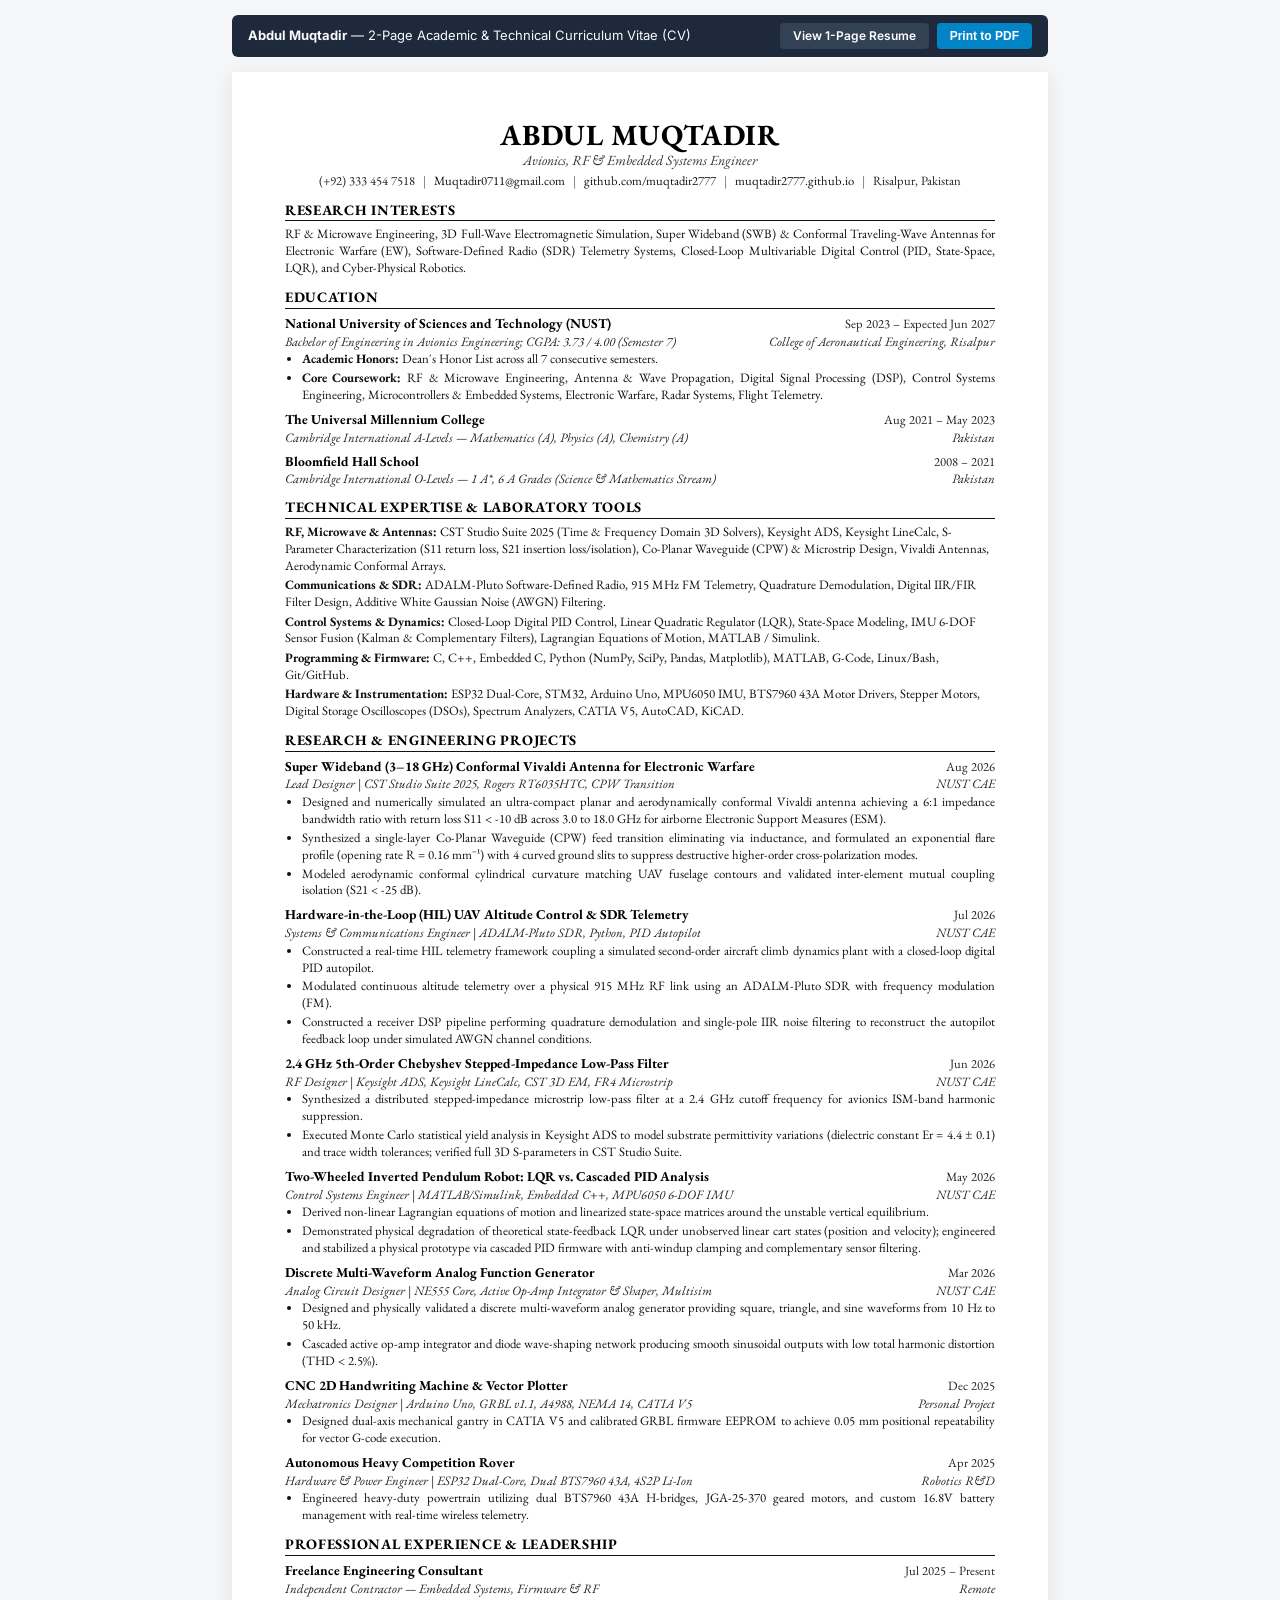
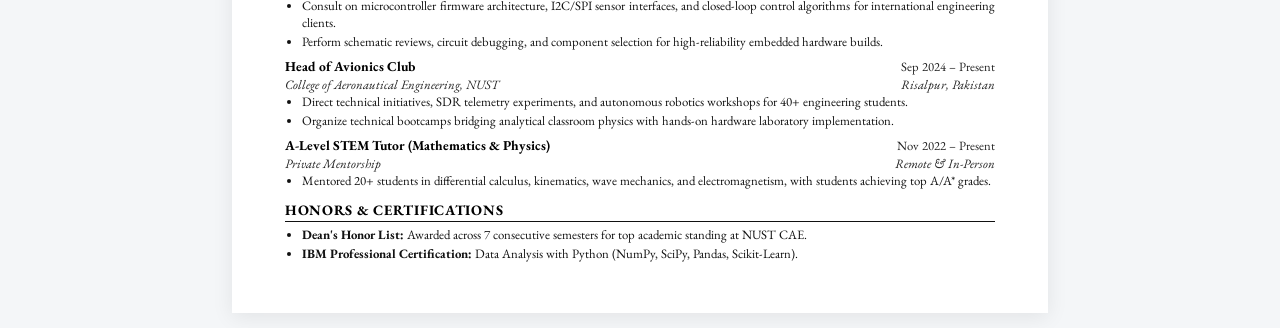
==== resume/Abdul_Muqtadir_CV.html @ deb27258 "Differentiate 1-page Resume vs 2-page CV and format natural engineering notation" ====
<!DOCTYPE html>
<html lang="en">
<head>
  <meta charset="UTF-8">
  <meta name="viewport" content="width=device-width, initial-scale=1.0">
  <title>Abdul Muqtadir - Curriculum Vitae</title>
  <link rel="preconnect" href="https://fonts.googleapis.com">
  <link rel="preconnect" href="https://fonts.gstatic.com" crossorigin>
  <link href="https://fonts.googleapis.com/css2?family=EB+Garamond:ital,wght@0,400;0,500;0,600;0,700;1,400;1,600&family=Inter:wght@400;500;600;700&display=swap" rel="stylesheet">
  <style>
    /* ==========================================================================
       2-PAGE ACADEMIC & TECHNICAL CURRICULUM VITAE (CV)
       Comprehensive research, engineering, and academic credential format.
       ========================================================================== */

    * {
      box-sizing: border-box;
      margin: 0;
      padding: 0;
    }

    @page {
      size: letter;
      margin: 0.45in 0.5in;
    }

    body {
      font-family: 'EB Garamond', 'Times New Roman', Times, serif;
      font-size: 10pt;
      line-height: 1.33;
      color: #111111;
      background-color: #f4f6f8;
      -webkit-font-smoothing: antialiased;
    }

    .cv-wrapper {
      max-width: 8.5in;
      margin: 15px auto;
      background: #ffffff;
      padding: 0.5in 0.55in;
      box-shadow: 0 4px 20px rgba(0, 0, 0, 0.08);
    }

    .screen-toolbar {
      max-width: 8.5in;
      margin: 15px auto 0;
      padding: 8px 16px;
      background: #1e293b;
      color: #f8fafc;
      border-radius: 6px;
      display: flex;
      justify-content: space-between;
      align-items: center;
      font-family: 'Inter', sans-serif;
      font-size: 13px;
    }

    .toolbar-btn {
      background: #0284c7;
      color: #ffffff;
      border: none;
      padding: 5px 13px;
      border-radius: 4px;
      font-size: 12px;
      font-weight: 600;
      cursor: pointer;
      text-decoration: none;
      display: inline-flex;
      align-items: center;
      gap: 6px;
    }

    .toolbar-btn:hover {
      background: #0369a1;
    }

    /* Header */
    .header {
      text-align: center;
      margin-bottom: 10px;
    }

    .name {
      font-size: 22pt;
      font-weight: 700;
      letter-spacing: 0.02em;
      text-transform: uppercase;
      color: #000000;
      margin-bottom: 2px;
      line-height: 1;
    }

    .title-line {
      font-size: 10.5pt;
      font-style: italic;
      color: #333333;
      margin-bottom: 3px;
    }

    .contact-line {
      font-size: 9.5pt;
      color: #222222;
      display: flex;
      justify-content: center;
      flex-wrap: wrap;
      gap: 8px;
    }

    .contact-line a {
      color: #111111;
      text-decoration: none;
    }

    .contact-line a:hover {
      text-decoration: underline;
    }

    .separator {
      color: #666666;
    }

    /* Section Headings */
    .section-title {
      font-size: 10.8pt;
      font-weight: 700;
      text-transform: uppercase;
      letter-spacing: 0.05em;
      color: #000000;
      border-bottom: 0.85pt solid #111111;
      padding-bottom: 1.5px;
      margin-top: 10px;
      margin-bottom: 5px;
    }

    /* Item Blocks */
    .item {
      margin-bottom: 6px;
      break-inside: avoid;
    }

    .item-header {
      display: flex;
      justify-content: space-between;
      align-items: baseline;
    }

    .item-title {
      font-weight: 700;
      font-size: 10.2pt;
      color: #000000;
    }

    .item-date {
      font-weight: 400;
      font-size: 9.5pt;
      text-align: right;
      color: #222222;
    }

    .item-subtitle-row {
      display: flex;
      justify-content: space-between;
      align-items: baseline;
      font-style: italic;
      font-size: 9.6pt;
      color: #222222;
      margin-bottom: 1.5px;
    }

    .item-location {
      font-style: italic;
      text-align: right;
    }

    /* Bullet Points */
    ul.bullets {
      list-style-type: disc;
      margin-left: 17px;
      margin-top: 1.5px;
    }

    ul.bullets li {
      font-size: 9.6pt;
      line-height: 1.32;
      margin-bottom: 2px;
      text-align: justify;
    }

    /* Skills block */
    .skills-category {
      margin-bottom: 2.5px;
      font-size: 9.6pt;
      line-height: 1.32;
    }

    .skills-label {
      font-weight: 700;
    }

    /* Page Break Marker */
    .page-break {
      page-break-before: always;
      break-before: page;
    }

    @media print {
      body {
        background: #ffffff;
        color: #000000;
      }

      .screen-toolbar {
        display: none !important;
      }

      .cv-wrapper {
        margin: 0;
        padding: 0;
        max-width: 100%;
        box-shadow: none;
      }

      a {
        color: #000000;
        text-decoration: none;
      }
    }
  </style>
</head>
<body>

  <div class="screen-toolbar">
    <div>
      <strong>Abdul Muqtadir</strong> — 2-Page Academic &amp; Technical Curriculum Vitae (CV)
    </div>
    <div style="display: flex; gap: 8px;">
      <a href="Abdul_Muqtadir_Resume.html" class="toolbar-btn" style="background: #334155;">View 1-Page Resume</a>
      <button class="toolbar-btn" onclick="window.print();">Print to PDF</button>
    </div>
  </div>

  <main class="cv-wrapper">
    
    <!-- HEADER -->
    <header class="header">
      <h1 class="name">Abdul Muqtadir</h1>
      <div class="title-line">Avionics, RF &amp; Embedded Systems Engineer</div>
      <div class="contact-line">
        <span>(+92) 333 454 7518</span>
        <span class="separator">|</span>
        <a href="mailto:Muqtadir0711@gmail.com">Muqtadir0711@gmail.com</a>
        <span class="separator">|</span>
        <a href="https://github.com/muqtadir2777" target="_blank">github.com/muqtadir2777</a>
        <span class="separator">|</span>
        <a href="https://muqtadir2777.github.io" target="_blank">muqtadir2777.github.io</a>
        <span class="separator">|</span>
        <span>Risalpur, Pakistan</span>
      </div>
    </header>

    <!-- RESEARCH INTERESTS -->
    <section>
      <h2 class="section-title">Research Interests</h2>
      <p style="font-size: 9.6pt; line-height: 1.32; text-align: justify; margin-bottom: 4px;">
        RF &amp; Microwave Engineering, 3D Full-Wave Electromagnetic Simulation, Super Wideband (SWB) &amp; Conformal Traveling-Wave Antennas for Electronic Warfare (EW), Software-Defined Radio (SDR) Telemetry Systems, Closed-Loop Multivariable Digital Control (PID, State-Space, LQR), and Cyber-Physical Robotics.
      </p>
    </section>

    <!-- EDUCATION -->
    <section>
      <h2 class="section-title">Education</h2>
      
      <div class="item">
        <div class="item-header">
          <span class="item-title">National University of Sciences and Technology (NUST)</span>
          <span class="item-date">Sep 2023 – Expected Jun 2027</span>
        </div>
        <div class="item-subtitle-row">
          <span>Bachelor of Engineering in Avionics Engineering; CGPA: 3.73 / 4.00 (Semester 7)</span>
          <span class="item-location">College of Aeronautical Engineering, Risalpur</span>
        </div>
        <ul class="bullets">
          <li><strong>Academic Honors:</strong> Dean's Honor List across all 7 consecutive semesters.</li>
          <li><strong>Core Coursework:</strong> RF &amp; Microwave Engineering, Antenna &amp; Wave Propagation, Digital Signal Processing (DSP), Control Systems Engineering, Microcontrollers &amp; Embedded Systems, Electronic Warfare, Radar Systems, Flight Telemetry.</li>
        </ul>
      </div>

      <div class="item" style="margin-top: 3px;">
        <div class="item-header">
          <span class="item-title">The Universal Millennium College</span>
          <span class="item-date">Aug 2021 – May 2023</span>
        </div>
        <div class="item-subtitle-row">
          <span>Cambridge International A-Levels — Mathematics (A), Physics (A), Chemistry (A)</span>
          <span class="item-location">Pakistan</span>
        </div>
      </div>

      <div class="item" style="margin-top: 3px;">
        <div class="item-header">
          <span class="item-title">Bloomfield Hall School</span>
          <span class="item-date">2008 – 2021</span>
        </div>
        <div class="item-subtitle-row">
          <span>Cambridge International O-Levels — 1 A*, 6 A Grades (Science &amp; Mathematics Stream)</span>
          <span class="item-location">Pakistan</span>
        </div>
      </div>
    </section>

    <!-- TECHNICAL SKILLS -->
    <section>
      <h2 class="section-title">Technical Expertise &amp; Laboratory Tools</h2>
      <div class="skills-category">
        <span class="skills-label">RF, Microwave &amp; Antennas:</span> CST Studio Suite 2025 (Time &amp; Frequency Domain 3D Solvers), Keysight ADS, Keysight LineCalc, S-Parameter Characterization (S11 return loss, S21 insertion loss/isolation), Co-Planar Waveguide (CPW) &amp; Microstrip Design, Vivaldi Antennas, Aerodynamic Conformal Arrays.
      </div>
      <div class="skills-category">
        <span class="skills-label">Communications &amp; SDR:</span> ADALM-Pluto Software-Defined Radio, 915 MHz FM Telemetry, Quadrature Demodulation, Digital IIR/FIR Filter Design, Additive White Gaussian Noise (AWGN) Filtering.
      </div>
      <div class="skills-category">
        <span class="skills-label">Control Systems &amp; Dynamics:</span> Closed-Loop Digital PID Control, Linear Quadratic Regulator (LQR), State-Space Modeling, IMU 6-DOF Sensor Fusion (Kalman &amp; Complementary Filters), Lagrangian Equations of Motion, MATLAB / Simulink.
      </div>
      <div class="skills-category">
        <span class="skills-label">Programming &amp; Firmware:</span> C, C++, Embedded C, Python (NumPy, SciPy, Pandas, Matplotlib), MATLAB, G-Code, Linux/Bash, Git/GitHub.
      </div>
      <div class="skills-category">
        <span class="skills-label">Hardware &amp; Instrumentation:</span> ESP32 Dual-Core, STM32, Arduino Uno, MPU6050 IMU, BTS7960 43A Motor Drivers, Stepper Motors, Digital Storage Oscilloscopes (DSOs), Spectrum Analyzers, CATIA V5, AutoCAD, KiCAD.
      </div>
    </section>

    <!-- RESEARCH & ENGINEERING PROJECTS (PAGE 1) -->
    <section>
      <h2 class="section-title">Research &amp; Engineering Projects</h2>

      <!-- Project 1 -->
      <div class="item">
        <div class="item-header">
          <span class="item-title">Super Wideband (3–18 GHz) Conformal Vivaldi Antenna for Electronic Warfare</span>
          <span class="item-date">Aug 2026</span>
        </div>
        <div class="item-subtitle-row">
          <span>Lead Designer | CST Studio Suite 2025, Rogers RT6035HTC, CPW Transition</span>
          <span class="item-location">NUST CAE</span>
        </div>
        <ul class="bullets">
          <li>Designed and numerically simulated an ultra-compact planar and aerodynamically conformal Vivaldi antenna achieving a 6:1 impedance bandwidth ratio with return loss S11 &lt; -10 dB across 3.0 to 18.0 GHz for airborne Electronic Support Measures (ESM).</li>
          <li>Synthesized a single-layer Co-Planar Waveguide (CPW) feed transition eliminating via inductance, and formulated an exponential flare profile (opening rate R = 0.16 mm⁻¹) with 4 curved ground slits to suppress destructive higher-order cross-polarization modes.</li>
          <li>Modeled aerodynamic conformal cylindrical curvature matching UAV fuselage contours and validated inter-element mutual coupling isolation (S21 &lt; -25 dB).</li>
        </ul>
      </div>

      <!-- Project 2 -->
      <div class="item">
        <div class="item-header">
          <span class="item-title">Hardware-in-the-Loop (HIL) UAV Altitude Control &amp; SDR Telemetry</span>
          <span class="item-date">Jul 2026</span>
        </div>
        <div class="item-subtitle-row">
          <span>Systems &amp; Communications Engineer | ADALM-Pluto SDR, Python, PID Autopilot</span>
          <span class="item-location">NUST CAE</span>
        </div>
        <ul class="bullets">
          <li>Constructed a real-time HIL telemetry framework coupling a simulated second-order aircraft climb dynamics plant with a closed-loop digital PID autopilot.</li>
          <li>Modulated continuous altitude telemetry over a physical 915 MHz RF link using an ADALM-Pluto SDR with frequency modulation (FM).</li>
          <li>Constructed a receiver DSP pipeline performing quadrature demodulation and single-pole IIR noise filtering to reconstruct the autopilot feedback loop under simulated AWGN channel conditions.</li>
        </ul>
      </div>
    </section>

    <!-- PAGE BREAK FOR EXACT 2-PAGE LAYOUT -->
    <div class="page-break"></div>

    <!-- ENGINEERING PROJECTS (PAGE 2) -->
    <section>
      <!-- Project 3 -->
      <div class="item" style="margin-top: 4px;">
        <div class="item-header">
          <span class="item-title">2.4 GHz 5th-Order Chebyshev Stepped-Impedance Low-Pass Filter</span>
          <span class="item-date">Jun 2026</span>
        </div>
        <div class="item-subtitle-row">
          <span>RF Designer | Keysight ADS, Keysight LineCalc, CST 3D EM, FR4 Microstrip</span>
          <span class="item-location">NUST CAE</span>
        </div>
        <ul class="bullets">
          <li>Synthesized a distributed stepped-impedance microstrip low-pass filter at a 2.4 GHz cutoff frequency for avionics ISM-band harmonic suppression.</li>
          <li>Executed Monte Carlo statistical yield analysis in Keysight ADS to model substrate permittivity variations (dielectric constant Er = 4.4 ± 0.1) and trace width tolerances; verified full 3D S-parameters in CST Studio Suite.</li>
        </ul>
      </div>

      <!-- Project 4 -->
      <div class="item">
        <div class="item-header">
          <span class="item-title">Two-Wheeled Inverted Pendulum Robot: LQR vs. Cascaded PID Analysis</span>
          <span class="item-date">May 2026</span>
        </div>
        <div class="item-subtitle-row">
          <span>Control Systems Engineer | MATLAB/Simulink, Embedded C++, MPU6050 6-DOF IMU</span>
          <span class="item-location">NUST CAE</span>
        </div>
        <ul class="bullets">
          <li>Derived non-linear Lagrangian equations of motion and linearized state-space matrices around the unstable vertical equilibrium.</li>
          <li>Demonstrated physical degradation of theoretical state-feedback LQR under unobserved linear cart states (position and velocity); engineered and stabilized a physical prototype via cascaded PID firmware with anti-windup clamping and complementary sensor filtering.</li>
        </ul>
      </div>

      <!-- Project 5 -->
      <div class="item">
        <div class="item-header">
          <span class="item-title">Discrete Multi-Waveform Analog Function Generator</span>
          <span class="item-date">Mar 2026</span>
        </div>
        <div class="item-subtitle-row">
          <span>Analog Circuit Designer | NE555 Core, Active Op-Amp Integrator &amp; Shaper, Multisim</span>
          <span class="item-location">NUST CAE</span>
        </div>
        <ul class="bullets">
          <li>Designed and physically validated a discrete multi-waveform analog generator providing square, triangle, and sine waveforms from 10 Hz to 50 kHz.</li>
          <li>Cascaded active op-amp integrator and diode wave-shaping network producing smooth sinusoidal outputs with low total harmonic distortion (THD &lt; 2.5%).</li>
        </ul>
      </div>

      <!-- Project 6 -->
      <div class="item">
        <div class="item-header">
          <span class="item-title">CNC 2D Handwriting Machine &amp; Vector Plotter</span>
          <span class="item-date">Dec 2025</span>
        </div>
        <div class="item-subtitle-row">
          <span>Mechatronics Designer | Arduino Uno, GRBL v1.1, A4988, NEMA 14, CATIA V5</span>
          <span class="item-location">Personal Project</span>
        </div>
        <ul class="bullets">
          <li>Designed dual-axis mechanical gantry in CATIA V5 and calibrated GRBL firmware EEPROM to achieve 0.05 mm positional repeatability for vector G-code execution.</li>
        </ul>
      </div>

      <!-- Project 7 -->
      <div class="item">
        <div class="item-header">
          <span class="item-title">Autonomous Heavy Competition Rover</span>
          <span class="item-date">Apr 2025</span>
        </div>
        <div class="item-subtitle-row">
          <span>Hardware &amp; Power Engineer | ESP32 Dual-Core, Dual BTS7960 43A, 4S2P Li-Ion</span>
          <span class="item-location">Robotics R&amp;D</span>
        </div>
        <ul class="bullets">
          <li>Engineered heavy-duty powertrain utilizing dual BTS7960 43A H-bridges, JGA-25-370 geared motors, and custom 16.8V battery management with real-time wireless telemetry.</li>
        </ul>
      </div>
    </section>

    <!-- EXPERIENCE & LEADERSHIP -->
    <section>
      <h2 class="section-title">Professional Experience &amp; Leadership</h2>

      <div class="item">
        <div class="item-header">
          <span class="item-title">Freelance Engineering Consultant</span>
          <span class="item-date">Jul 2025 – Present</span>
        </div>
        <div class="item-subtitle-row">
          <span>Independent Contractor — Embedded Systems, Firmware &amp; RF</span>
          <span class="item-location">Remote</span>
        </div>
        <ul class="bullets">
          <li>Consult on microcontroller firmware architecture, I2C/SPI sensor interfaces, and closed-loop control algorithms for international engineering clients.</li>
          <li>Perform schematic reviews, circuit debugging, and component selection for high-reliability embedded hardware builds.</li>
        </ul>
      </div>

      <div class="item">
        <div class="item-header">
          <span class="item-title">Head of Avionics Club</span>
          <span class="item-date">Sep 2024 – Present</span>
        </div>
        <div class="item-subtitle-row">
          <span>College of Aeronautical Engineering, NUST</span>
          <span class="item-location">Risalpur, Pakistan</span>
        </div>
        <ul class="bullets">
          <li>Direct technical initiatives, SDR telemetry experiments, and autonomous robotics workshops for 40+ engineering students.</li>
          <li>Organize technical bootcamps bridging analytical classroom physics with hands-on hardware laboratory implementation.</li>
        </ul>
      </div>

      <div class="item">
        <div class="item-header">
          <span class="item-title">A-Level STEM Tutor (Mathematics &amp; Physics)</span>
          <span class="item-date">Nov 2022 – Present</span>
        </div>
        <div class="item-subtitle-row">
          <span>Private Mentorship</span>
          <span class="item-location">Remote &amp; In-Person</span>
        </div>
        <ul class="bullets">
          <li>Mentored 20+ students in differential calculus, kinematics, wave mechanics, and electromagnetism, with students achieving top A/A* grades.</li>
        </ul>
      </div>
    </section>

    <!-- HONORS & CERTIFICATIONS -->
    <section>
      <h2 class="section-title">Honors &amp; Certifications</h2>
      <ul class="bullets">
        <li><strong>Dean's Honor List:</strong> Awarded across 7 consecutive semesters for top academic standing at NUST CAE.</li>
        <li><strong>IBM Professional Certification:</strong> Data Analysis with Python (NumPy, SciPy, Pandas, Scikit-Learn).</li>
      </ul>
    </section>

  </main>

</body>
</html>
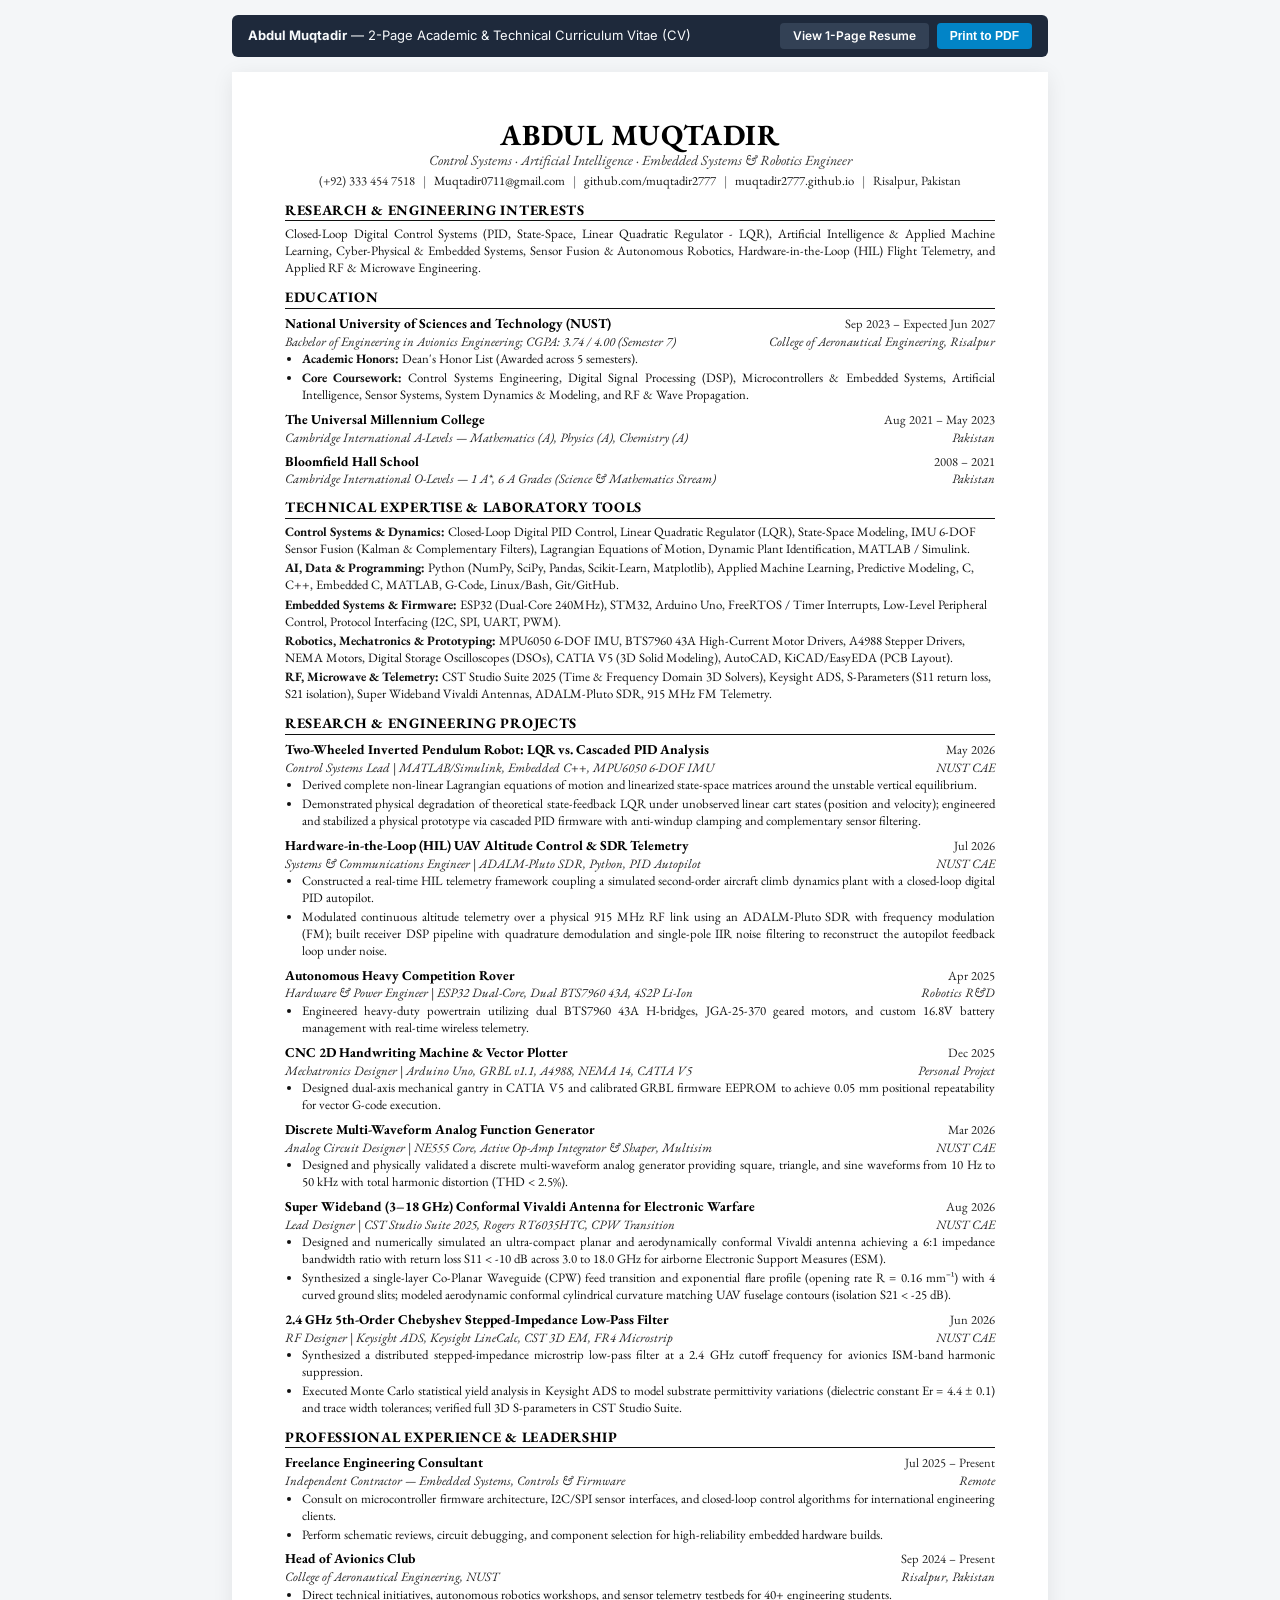
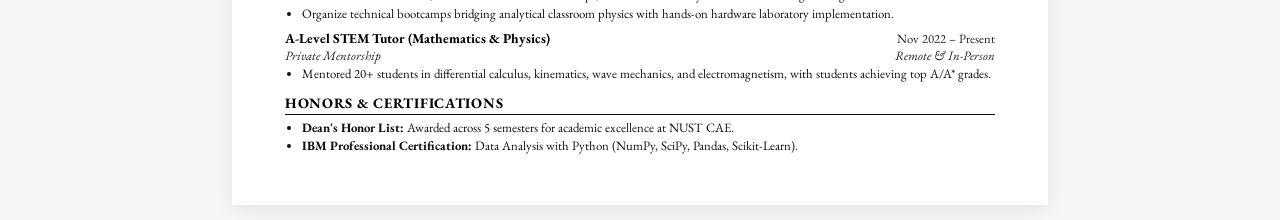
==== commit 8df9be56: "Update CGPA to 3.74, prioritize Control/AI/Embedded, Dean's List for 5 semesters, and clean natural " ====
--- a/resume/Abdul_Muqtadir_CV.html
+++ b/resume/Abdul_Muqtadir_CV.html
@@ -244,7 +244,7 @@
     <!-- HEADER -->
     <header class="header">
       <h1 class="name">Abdul Muqtadir</h1>
-      <div class="title-line">Avionics, RF &amp; Embedded Systems Engineer</div>
+      <div class="title-line">Control Systems · Artificial Intelligence · Embedded Systems &amp; Robotics Engineer</div>
       <div class="contact-line">
         <span>(+92) 333 454 7518</span>
         <span class="separator">|</span>
@@ -260,9 +260,9 @@
 
     <!-- RESEARCH INTERESTS -->
     <section>
-      <h2 class="section-title">Research Interests</h2>
+      <h2 class="section-title">Research &amp; Engineering Interests</h2>
       <p style="font-size: 9.6pt; line-height: 1.32; text-align: justify; margin-bottom: 4px;">
-        RF &amp; Microwave Engineering, 3D Full-Wave Electromagnetic Simulation, Super Wideband (SWB) &amp; Conformal Traveling-Wave Antennas for Electronic Warfare (EW), Software-Defined Radio (SDR) Telemetry Systems, Closed-Loop Multivariable Digital Control (PID, State-Space, LQR), and Cyber-Physical Robotics.
+        Closed-Loop Digital Control Systems (PID, State-Space, Linear Quadratic Regulator - LQR), Artificial Intelligence &amp; Applied Machine Learning, Cyber-Physical &amp; Embedded Systems, Sensor Fusion &amp; Autonomous Robotics, Hardware-in-the-Loop (HIL) Flight Telemetry, and Applied RF &amp; Microwave Engineering.
       </p>
     </section>
 
@@ -276,12 +276,12 @@
           <span class="item-date">Sep 2023 – Expected Jun 2027</span>
         </div>
         <div class="item-subtitle-row">
-          <span>Bachelor of Engineering in Avionics Engineering; CGPA: 3.73 / 4.00 (Semester 7)</span>
+          <span>Bachelor of Engineering in Avionics Engineering; CGPA: 3.74 / 4.00 (Semester 7)</span>
           <span class="item-location">College of Aeronautical Engineering, Risalpur</span>
         </div>
         <ul class="bullets">
-          <li><strong>Academic Honors:</strong> Dean's Honor List across all 7 consecutive semesters.</li>
-          <li><strong>Core Coursework:</strong> RF &amp; Microwave Engineering, Antenna &amp; Wave Propagation, Digital Signal Processing (DSP), Control Systems Engineering, Microcontrollers &amp; Embedded Systems, Electronic Warfare, Radar Systems, Flight Telemetry.</li>
+          <li><strong>Academic Honors:</strong> Dean's Honor List (Awarded across 5 semesters).</li>
+          <li><strong>Core Coursework:</strong> Control Systems Engineering, Digital Signal Processing (DSP), Microcontrollers &amp; Embedded Systems, Artificial Intelligence, Sensor Systems, System Dynamics &amp; Modeling, and RF &amp; Wave Propagation.</li>
         </ul>
       </div>
 
@@ -312,19 +312,19 @@
     <section>
       <h2 class="section-title">Technical Expertise &amp; Laboratory Tools</h2>
       <div class="skills-category">
-        <span class="skills-label">RF, Microwave &amp; Antennas:</span> CST Studio Suite 2025 (Time &amp; Frequency Domain 3D Solvers), Keysight ADS, Keysight LineCalc, S-Parameter Characterization (S11 return loss, S21 insertion loss/isolation), Co-Planar Waveguide (CPW) &amp; Microstrip Design, Vivaldi Antennas, Aerodynamic Conformal Arrays.
+        <span class="skills-label">Control Systems &amp; Dynamics:</span> Closed-Loop Digital PID Control, Linear Quadratic Regulator (LQR), State-Space Modeling, IMU 6-DOF Sensor Fusion (Kalman &amp; Complementary Filters), Lagrangian Equations of Motion, Dynamic Plant Identification, MATLAB / Simulink.
       </div>
       <div class="skills-category">
-        <span class="skills-label">Communications &amp; SDR:</span> ADALM-Pluto Software-Defined Radio, 915 MHz FM Telemetry, Quadrature Demodulation, Digital IIR/FIR Filter Design, Additive White Gaussian Noise (AWGN) Filtering.
+        <span class="skills-label">AI, Data &amp; Programming:</span> Python (NumPy, SciPy, Pandas, Scikit-Learn, Matplotlib), Applied Machine Learning, Predictive Modeling, C, C++, Embedded C, MATLAB, G-Code, Linux/Bash, Git/GitHub.
       </div>
       <div class="skills-category">
-        <span class="skills-label">Control Systems &amp; Dynamics:</span> Closed-Loop Digital PID Control, Linear Quadratic Regulator (LQR), State-Space Modeling, IMU 6-DOF Sensor Fusion (Kalman &amp; Complementary Filters), Lagrangian Equations of Motion, MATLAB / Simulink.
+        <span class="skills-label">Embedded Systems &amp; Firmware:</span> ESP32 (Dual-Core 240MHz), STM32, Arduino Uno, FreeRTOS / Timer Interrupts, Low-Level Peripheral Control, Protocol Interfacing (I2C, SPI, UART, PWM).
       </div>
       <div class="skills-category">
-        <span class="skills-label">Programming &amp; Firmware:</span> C, C++, Embedded C, Python (NumPy, SciPy, Pandas, Matplotlib), MATLAB, G-Code, Linux/Bash, Git/GitHub.
+        <span class="skills-label">Robotics, Mechatronics &amp; Prototyping:</span> MPU6050 6-DOF IMU, BTS7960 43A High-Current Motor Drivers, A4988 Stepper Drivers, NEMA Motors, Digital Storage Oscilloscopes (DSOs), CATIA V5 (3D Solid Modeling), AutoCAD, KiCAD/EasyEDA (PCB Layout).
       </div>
       <div class="skills-category">
-        <span class="skills-label">Hardware &amp; Instrumentation:</span> ESP32 Dual-Core, STM32, Arduino Uno, MPU6050 IMU, BTS7960 43A Motor Drivers, Stepper Motors, Digital Storage Oscilloscopes (DSOs), Spectrum Analyzers, CATIA V5, AutoCAD, KiCAD.
+        <span class="skills-label">RF, Microwave &amp; Telemetry:</span> CST Studio Suite 2025 (Time &amp; Frequency Domain 3D Solvers), Keysight ADS, S-Parameters (S11 return loss, S21 isolation), Super Wideband Vivaldi Antennas, ADALM-Pluto SDR, 915 MHz FM Telemetry.
       </div>
     </section>
 
@@ -332,7 +332,90 @@
     <section>
       <h2 class="section-title">Research &amp; Engineering Projects</h2>
 
-      <!-- Project 1 -->
+      <!-- Project 1: TWIP Inverted Pendulum -->
+      <div class="item">
+        <div class="item-header">
+          <span class="item-title">Two-Wheeled Inverted Pendulum Robot: LQR vs. Cascaded PID Analysis</span>
+          <span class="item-date">May 2026</span>
+        </div>
+        <div class="item-subtitle-row">
+          <span>Control Systems Lead | MATLAB/Simulink, Embedded C++, MPU6050 6-DOF IMU</span>
+          <span class="item-location">NUST CAE</span>
+        </div>
+        <ul class="bullets">
+          <li>Derived complete non-linear Lagrangian equations of motion and linearized state-space matrices around the unstable vertical equilibrium.</li>
+          <li>Demonstrated physical degradation of theoretical state-feedback LQR under unobserved linear cart states (position and velocity); engineered and stabilized a physical prototype via cascaded PID firmware with anti-windup clamping and complementary sensor filtering.</li>
+        </ul>
+      </div>
+
+      <!-- Project 2: HIL UAV Altitude Control -->
+      <div class="item">
+        <div class="item-header">
+          <span class="item-title">Hardware-in-the-Loop (HIL) UAV Altitude Control &amp; SDR Telemetry</span>
+          <span class="item-date">Jul 2026</span>
+        </div>
+        <div class="item-subtitle-row">
+          <span>Systems &amp; Communications Engineer | ADALM-Pluto SDR, Python, PID Autopilot</span>
+          <span class="item-location">NUST CAE</span>
+        </div>
+        <ul class="bullets">
+          <li>Constructed a real-time HIL telemetry framework coupling a simulated second-order aircraft climb dynamics plant with a closed-loop digital PID autopilot.</li>
+          <li>Modulated continuous altitude telemetry over a physical 915 MHz RF link using an ADALM-Pluto SDR with frequency modulation (FM); built receiver DSP pipeline with quadrature demodulation and single-pole IIR noise filtering to reconstruct the autopilot feedback loop under noise.</li>
+        </ul>
+      </div>
+
+      <!-- Project 3: Autonomous Competition Rover -->
+      <div class="item">
+        <div class="item-header">
+          <span class="item-title">Autonomous Heavy Competition Rover</span>
+          <span class="item-date">Apr 2025</span>
+        </div>
+        <div class="item-subtitle-row">
+          <span>Hardware &amp; Power Engineer | ESP32 Dual-Core, Dual BTS7960 43A, 4S2P Li-Ion</span>
+          <span class="item-location">Robotics R&amp;D</span>
+        </div>
+        <ul class="bullets">
+          <li>Engineered heavy-duty powertrain utilizing dual BTS7960 43A H-bridges, JGA-25-370 geared motors, and custom 16.8V battery management with real-time wireless telemetry.</li>
+        </ul>
+      </div>
+    </section>
+
+    <!-- PAGE BREAK FOR EXACT 2-PAGE LAYOUT -->
+    <div class="page-break"></div>
+
+    <!-- ENGINEERING PROJECTS (PAGE 2) -->
+    <section>
+      <!-- Project 4: CNC 2D Handwriting Machine -->
+      <div class="item" style="margin-top: 4px;">
+        <div class="item-header">
+          <span class="item-title">CNC 2D Handwriting Machine &amp; Vector Plotter</span>
+          <span class="item-date">Dec 2025</span>
+        </div>
+        <div class="item-subtitle-row">
+          <span>Mechatronics Designer | Arduino Uno, GRBL v1.1, A4988, NEMA 14, CATIA V5</span>
+          <span class="item-location">Personal Project</span>
+        </div>
+        <ul class="bullets">
+          <li>Designed dual-axis mechanical gantry in CATIA V5 and calibrated GRBL firmware EEPROM to achieve 0.05 mm positional repeatability for vector G-code execution.</li>
+        </ul>
+      </div>
+
+      <!-- Project 5: Analog Function Generator -->
+      <div class="item">
+        <div class="item-header">
+          <span class="item-title">Discrete Multi-Waveform Analog Function Generator</span>
+          <span class="item-date">Mar 2026</span>
+        </div>
+        <div class="item-subtitle-row">
+          <span>Analog Circuit Designer | NE555 Core, Active Op-Amp Integrator &amp; Shaper, Multisim</span>
+          <span class="item-location">NUST CAE</span>
+        </div>
+        <ul class="bullets">
+          <li>Designed and physically validated a discrete multi-waveform analog generator providing square, triangle, and sine waveforms from 10 Hz to 50 kHz with total harmonic distortion (THD &lt; 2.5%).</li>
+        </ul>
+      </div>
+
+      <!-- Project 6: Vivaldi Antenna -->
       <div class="item">
         <div class="item-header">
           <span class="item-title">Super Wideband (3–18 GHz) Conformal Vivaldi Antenna for Electronic Warfare</span>
@@ -344,36 +427,12 @@
         </div>
         <ul class="bullets">
           <li>Designed and numerically simulated an ultra-compact planar and aerodynamically conformal Vivaldi antenna achieving a 6:1 impedance bandwidth ratio with return loss S11 &lt; -10 dB across 3.0 to 18.0 GHz for airborne Electronic Support Measures (ESM).</li>
-          <li>Synthesized a single-layer Co-Planar Waveguide (CPW) feed transition eliminating via inductance, and formulated an exponential flare profile (opening rate R = 0.16 mm⁻¹) with 4 curved ground slits to suppress destructive higher-order cross-polarization modes.</li>
-          <li>Modeled aerodynamic conformal cylindrical curvature matching UAV fuselage contours and validated inter-element mutual coupling isolation (S21 &lt; -25 dB).</li>
-        </ul>
-      </div>
-
-      <!-- Project 2 -->
-      <div class="item">
-        <div class="item-header">
-          <span class="item-title">Hardware-in-the-Loop (HIL) UAV Altitude Control &amp; SDR Telemetry</span>
-          <span class="item-date">Jul 2026</span>
-        </div>
-        <div class="item-subtitle-row">
-          <span>Systems &amp; Communications Engineer | ADALM-Pluto SDR, Python, PID Autopilot</span>
-          <span class="item-location">NUST CAE</span>
-        </div>
-        <ul class="bullets">
-          <li>Constructed a real-time HIL telemetry framework coupling a simulated second-order aircraft climb dynamics plant with a closed-loop digital PID autopilot.</li>
-          <li>Modulated continuous altitude telemetry over a physical 915 MHz RF link using an ADALM-Pluto SDR with frequency modulation (FM).</li>
-          <li>Constructed a receiver DSP pipeline performing quadrature demodulation and single-pole IIR noise filtering to reconstruct the autopilot feedback loop under simulated AWGN channel conditions.</li>
-        </ul>
-      </div>
-    </section>
-
-    <!-- PAGE BREAK FOR EXACT 2-PAGE LAYOUT -->
-    <div class="page-break"></div>
-
-    <!-- ENGINEERING PROJECTS (PAGE 2) -->
-    <section>
-      <!-- Project 3 -->
-      <div class="item" style="margin-top: 4px;">
+          <li>Synthesized a single-layer Co-Planar Waveguide (CPW) feed transition and exponential flare profile (opening rate R = 0.16 mm⁻¹) with 4 curved ground slits; modeled aerodynamic conformal cylindrical curvature matching UAV fuselage contours (isolation S21 &lt; -25 dB).</li>
+        </ul>
+      </div>
+
+      <!-- Project 7: Chebyshev LPF -->
+      <div class="item">
         <div class="item-header">
           <span class="item-title">2.4 GHz 5th-Order Chebyshev Stepped-Impedance Low-Pass Filter</span>
           <span class="item-date">Jun 2026</span>
@@ -387,71 +446,9 @@
           <li>Executed Monte Carlo statistical yield analysis in Keysight ADS to model substrate permittivity variations (dielectric constant Er = 4.4 ± 0.1) and trace width tolerances; verified full 3D S-parameters in CST Studio Suite.</li>
         </ul>
       </div>
-
-      <!-- Project 4 -->
-      <div class="item">
-        <div class="item-header">
-          <span class="item-title">Two-Wheeled Inverted Pendulum Robot: LQR vs. Cascaded PID Analysis</span>
-          <span class="item-date">May 2026</span>
-        </div>
-        <div class="item-subtitle-row">
-          <span>Control Systems Engineer | MATLAB/Simulink, Embedded C++, MPU6050 6-DOF IMU</span>
-          <span class="item-location">NUST CAE</span>
-        </div>
-        <ul class="bullets">
-          <li>Derived non-linear Lagrangian equations of motion and linearized state-space matrices around the unstable vertical equilibrium.</li>
-          <li>Demonstrated physical degradation of theoretical state-feedback LQR under unobserved linear cart states (position and velocity); engineered and stabilized a physical prototype via cascaded PID firmware with anti-windup clamping and complementary sensor filtering.</li>
-        </ul>
-      </div>
-
-      <!-- Project 5 -->
-      <div class="item">
-        <div class="item-header">
-          <span class="item-title">Discrete Multi-Waveform Analog Function Generator</span>
-          <span class="item-date">Mar 2026</span>
-        </div>
-        <div class="item-subtitle-row">
-          <span>Analog Circuit Designer | NE555 Core, Active Op-Amp Integrator &amp; Shaper, Multisim</span>
-          <span class="item-location">NUST CAE</span>
-        </div>
-        <ul class="bullets">
-          <li>Designed and physically validated a discrete multi-waveform analog generator providing square, triangle, and sine waveforms from 10 Hz to 50 kHz.</li>
-          <li>Cascaded active op-amp integrator and diode wave-shaping network producing smooth sinusoidal outputs with low total harmonic distortion (THD &lt; 2.5%).</li>
-        </ul>
-      </div>
-
-      <!-- Project 6 -->
-      <div class="item">
-        <div class="item-header">
-          <span class="item-title">CNC 2D Handwriting Machine &amp; Vector Plotter</span>
-          <span class="item-date">Dec 2025</span>
-        </div>
-        <div class="item-subtitle-row">
-          <span>Mechatronics Designer | Arduino Uno, GRBL v1.1, A4988, NEMA 14, CATIA V5</span>
-          <span class="item-location">Personal Project</span>
-        </div>
-        <ul class="bullets">
-          <li>Designed dual-axis mechanical gantry in CATIA V5 and calibrated GRBL firmware EEPROM to achieve 0.05 mm positional repeatability for vector G-code execution.</li>
-        </ul>
-      </div>
-
-      <!-- Project 7 -->
-      <div class="item">
-        <div class="item-header">
-          <span class="item-title">Autonomous Heavy Competition Rover</span>
-          <span class="item-date">Apr 2025</span>
-        </div>
-        <div class="item-subtitle-row">
-          <span>Hardware &amp; Power Engineer | ESP32 Dual-Core, Dual BTS7960 43A, 4S2P Li-Ion</span>
-          <span class="item-location">Robotics R&amp;D</span>
-        </div>
-        <ul class="bullets">
-          <li>Engineered heavy-duty powertrain utilizing dual BTS7960 43A H-bridges, JGA-25-370 geared motors, and custom 16.8V battery management with real-time wireless telemetry.</li>
-        </ul>
-      </div>
-    </section>
-
-    <!-- EXPERIENCE & LEADERSHIP -->
+    </section>
+
+    <!-- PROFESSIONAL EXPERIENCE & LEADERSHIP -->
     <section>
       <h2 class="section-title">Professional Experience &amp; Leadership</h2>
 
@@ -461,7 +458,7 @@
           <span class="item-date">Jul 2025 – Present</span>
         </div>
         <div class="item-subtitle-row">
-          <span>Independent Contractor — Embedded Systems, Firmware &amp; RF</span>
+          <span>Independent Contractor — Embedded Systems, Controls &amp; Firmware</span>
           <span class="item-location">Remote</span>
         </div>
         <ul class="bullets">
@@ -480,7 +477,7 @@
           <span class="item-location">Risalpur, Pakistan</span>
         </div>
         <ul class="bullets">
-          <li>Direct technical initiatives, SDR telemetry experiments, and autonomous robotics workshops for 40+ engineering students.</li>
+          <li>Direct technical initiatives, autonomous robotics workshops, and sensor telemetry testbeds for 40+ engineering students.</li>
           <li>Organize technical bootcamps bridging analytical classroom physics with hands-on hardware laboratory implementation.</li>
         </ul>
       </div>
@@ -504,7 +501,7 @@
     <section>
       <h2 class="section-title">Honors &amp; Certifications</h2>
       <ul class="bullets">
-        <li><strong>Dean's Honor List:</strong> Awarded across 7 consecutive semesters for top academic standing at NUST CAE.</li>
+        <li><strong>Dean's Honor List:</strong> Awarded across 5 semesters for academic excellence at NUST CAE.</li>
         <li><strong>IBM Professional Certification:</strong> Data Analysis with Python (NumPy, SciPy, Pandas, Scikit-Learn).</li>
       </ul>
     </section>
